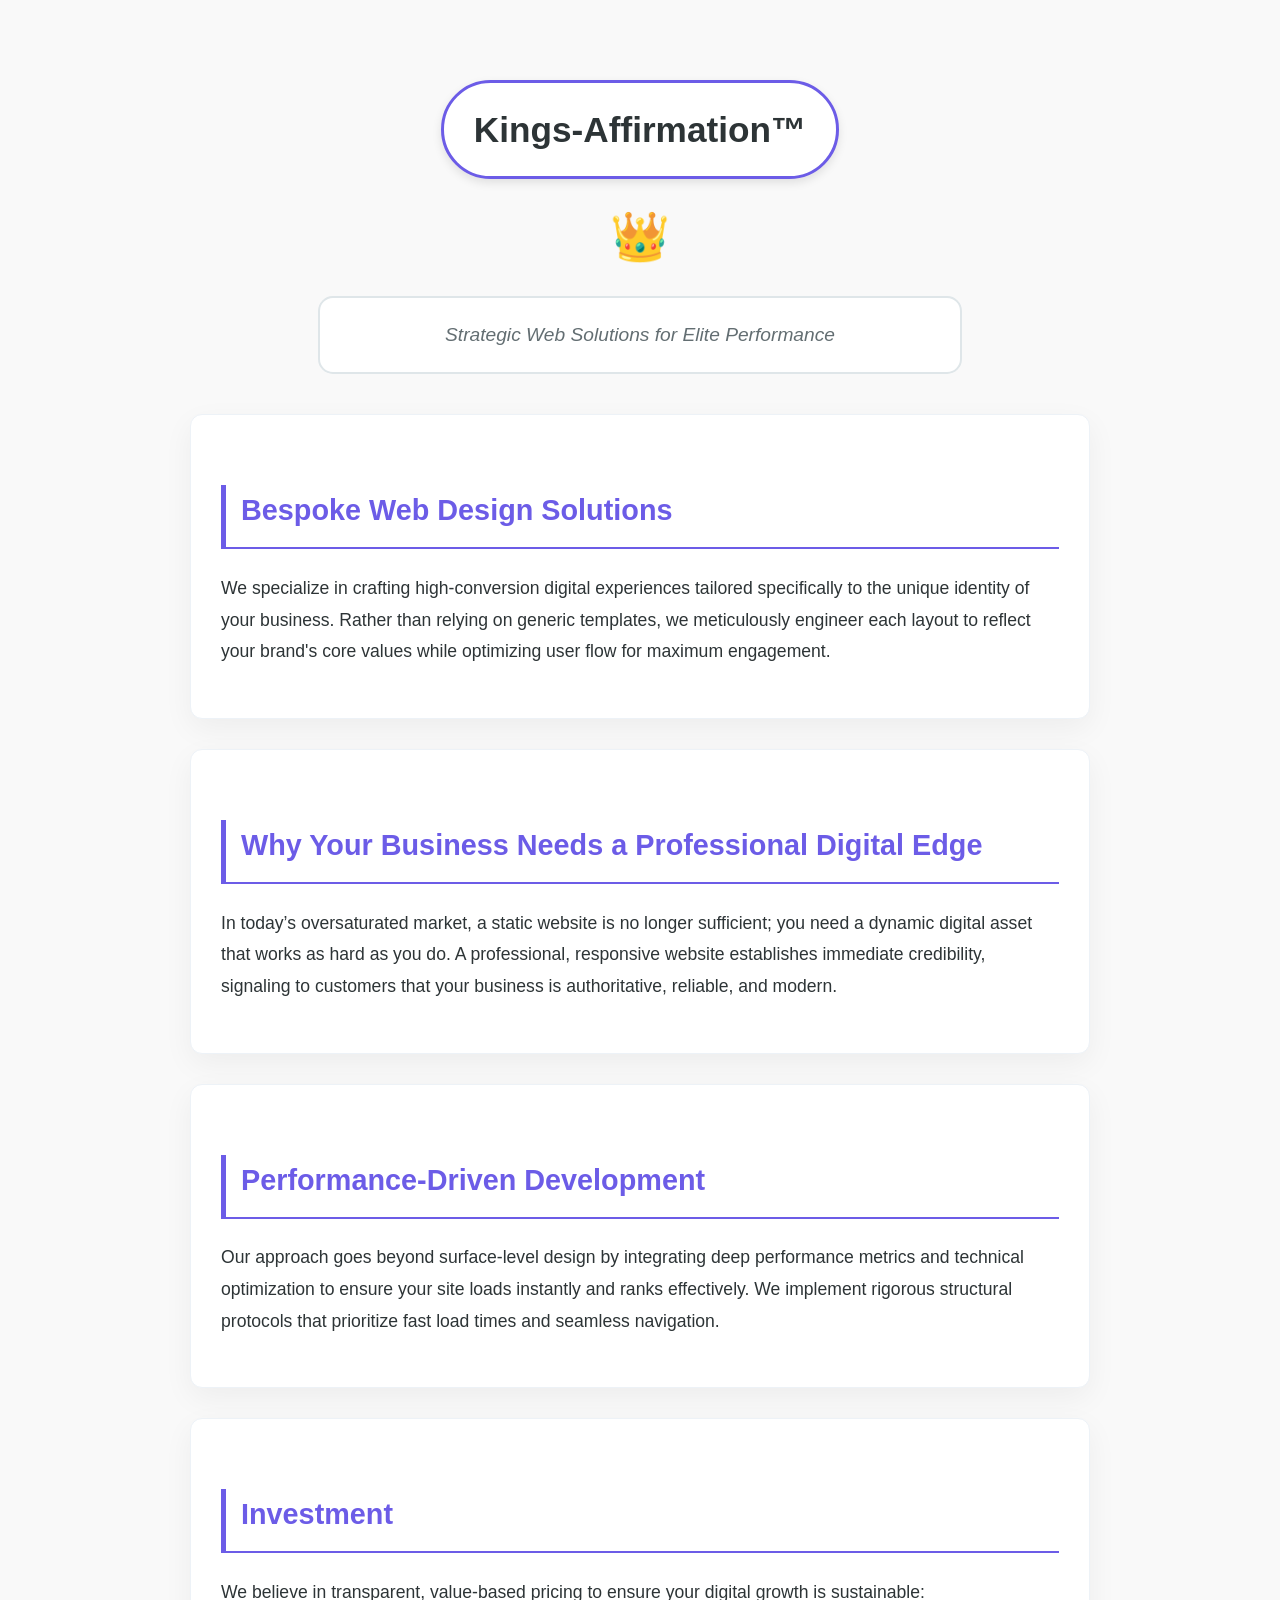
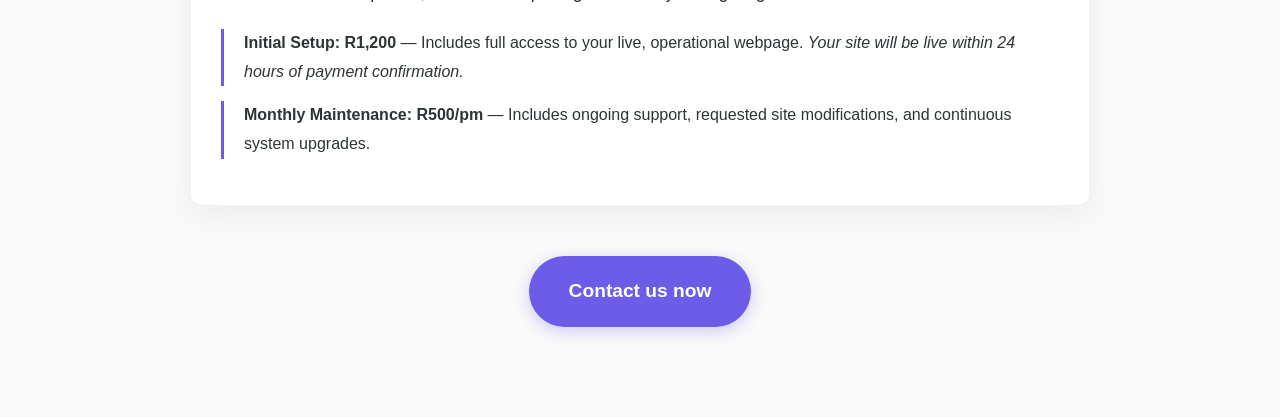
==== index.html @ 21637555 "Create index.html" ====
<!DOCTYPE html>
<html lang="en">
<head>
    <meta charset="UTF-8">
    <meta name="viewport" content="width=device-width, initial-scale=1.0">
    <title>Kings-Affirmation™ | Digital Excellence</title>
    <link rel="stylesheet" href="style.css">
</head>
<body>

    <header class="main-header">
        <div class="brand-bubble">
            <h1>Kings-Affirmation™</h1>
        </div>
        <div class="crown-icon">👑</div>
        <div class="tagline-box">
            <p class="tagline">Strategic Web Solutions for Elite Performance</p>
        </div>
    </header>

    <main class="content-wrapper">
        <section class="service-card">
            <h2>Bespoke Web Design Solutions</h2>
            <p>We specialize in crafting high-conversion digital experiences tailored specifically to the unique identity of your business. Rather than relying on generic templates, we meticulously engineer each layout to reflect your brand's core values while optimizing user flow for maximum engagement.</p>
        </section>

        <section class="service-card">
            <h2>Why Your Business Needs a Professional Digital Edge</h2>
            <p>In today’s oversaturated market, a static website is no longer sufficient; you need a dynamic digital asset that works as hard as you do. A professional, responsive website establishes immediate credibility, signaling to customers that your business is authoritative, reliable, and modern.</p>
        </section>

        <section class="service-card">
            <h2>Performance-Driven Development</h2>
            <p>Our approach goes beyond surface-level design by integrating deep performance metrics and technical optimization to ensure your site loads instantly and ranks effectively. We implement rigorous structural protocols that prioritize fast load times and seamless navigation.</p>
        </section>

        <section class="service-card pricing-section">
            <h2>Investment</h2>
            <p>We believe in transparent, value-based pricing to ensure your digital growth is sustainable:</p>
            <ul>
                <li><strong>Initial Setup: R1,200</strong> — Includes full access to your live, operational webpage. <em>Your site will be live within 24 hours of payment confirmation.</em></li>
                <li><strong>Monthly Maintenance: R500/pm</strong> — Includes ongoing support, requested site modifications, and continuous system upgrades.</li>
            </ul>
        </section>
    </main>

    <div class="cta-container">
        <a href="https://wa.me/27672816583?text=Hello%20Israfeel%2C%20I%20am%20interested%20in%20your%20bespoke%20web%20design%20services%20and%20would%20like%20to%20get%20started%20with%20the%20Kings-Affirmation%E2%84%A2%20initial%20setup.%20Please%20let%20me%20know%20the%20next%20steps." class="cta-button">Contact us now</a>
    </div>

</body>
</html>
---- style.css ----
/* Reset and global typography */
body { 
    font-family: 'Segoe UI', Tahoma, Geneva, Verdana, sans-serif; 
    line-height: 1.8; 
    max-width: 900px; 
    margin: 0 auto; 
    padding: 40px 20px; 
    color: #2d3436; 
    background-color: #f9f9f9;
}

/* Header and Brand Bubble */
.main-header {
    text-align: center;
    margin: 40px 0;
}

.brand-bubble {
    background: #ffffff;
    padding: 15px 30px;
    border-radius: 50px;
    display: inline-block;
    border: 3px solid #6c5ce7;
    box-shadow: 0 4px 10px rgba(0,0,0,0.1);
}

.main-header h1 {
    font-size: 2.2rem;
    color: #2d3436;
    margin: 0;
}

.crown-icon { 
    font-size: 3rem; 
    margin: 15px 0; 
}

.tagline-box {
    border: 2px solid #dfe6e9;
    padding: 20px;
    border-radius: 15px;
    background: #ffffff;
    max-width: 600px;
    margin: 0 auto;
}

.tagline {
    font-size: 1.2rem;
    color: #636e72;
    font-style: italic;
    margin: 0;
}

/* Violet Color Scheme and Underline for Headings */
h2 {
    color: #6c5ce7;
    border-left: 5px solid #6c5ce7; 
    border-bottom: 2px solid #6c5ce7;
    padding-bottom: 10px;
    padding-left: 15px;
    margin-top: 40px;
    font-size: 1.8rem;
}

p { 
    margin-bottom: 20px; 
    font-size: 1.1rem; 
}

/* Layout Cards */
.content-wrapper {
    display: flex;
    flex-direction: column;
    gap: 30px;
    margin-top: 30px;
}

.service-card {
    background: #ffffff;
    padding: 30px;
    border-radius: 12px;
    box-shadow: 0 10px 30px rgba(0,0,0,0.05);
    border: 1px solid #edf2f7;
}

/* Pricing List Styling */
.pricing-section ul {
    list-style: none;
    padding: 0;
}
.pricing-section li {
    margin-bottom: 15px;
    padding-left: 20px;
    border-left: 3px solid #6c5ce7;
}

/* High-conversion button styling */
.cta-container { 
    text-align: center; 
    margin: 50px 0; 
}

.cta-button { 
    display: inline-block; 
    padding: 18px 40px; 
    background-color: #6c5ce7; 
    color: #ffffff; 
    text-decoration: none; 
    font-weight: 700; 
    font-size: 1.2rem;
    border-radius: 50px; 
    transition: transform 0.2s, background-color 0.2s;
    box-shadow: 0 4px 15px rgba(108, 92, 231, 0.3);
}

.cta-button:hover { 
    background-color: #5849c2; 
    transform: translateY(-3px);
}
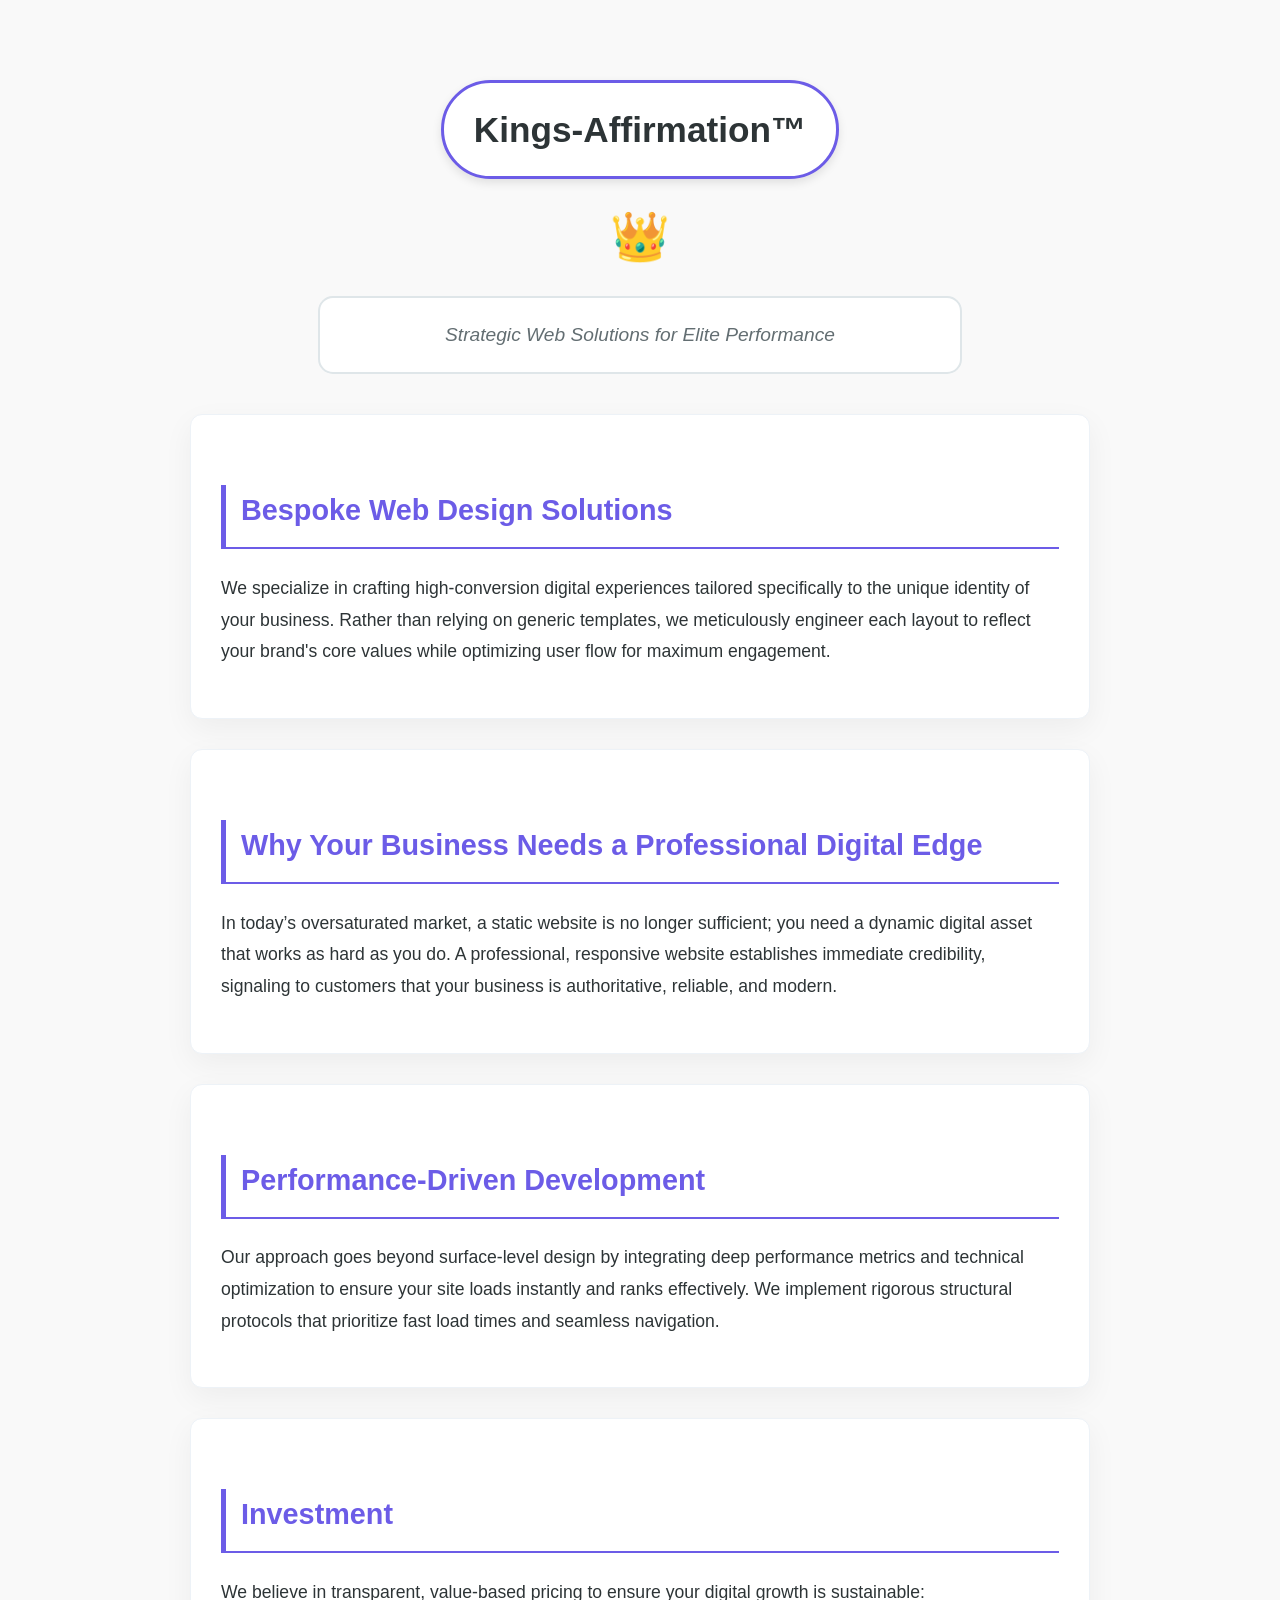
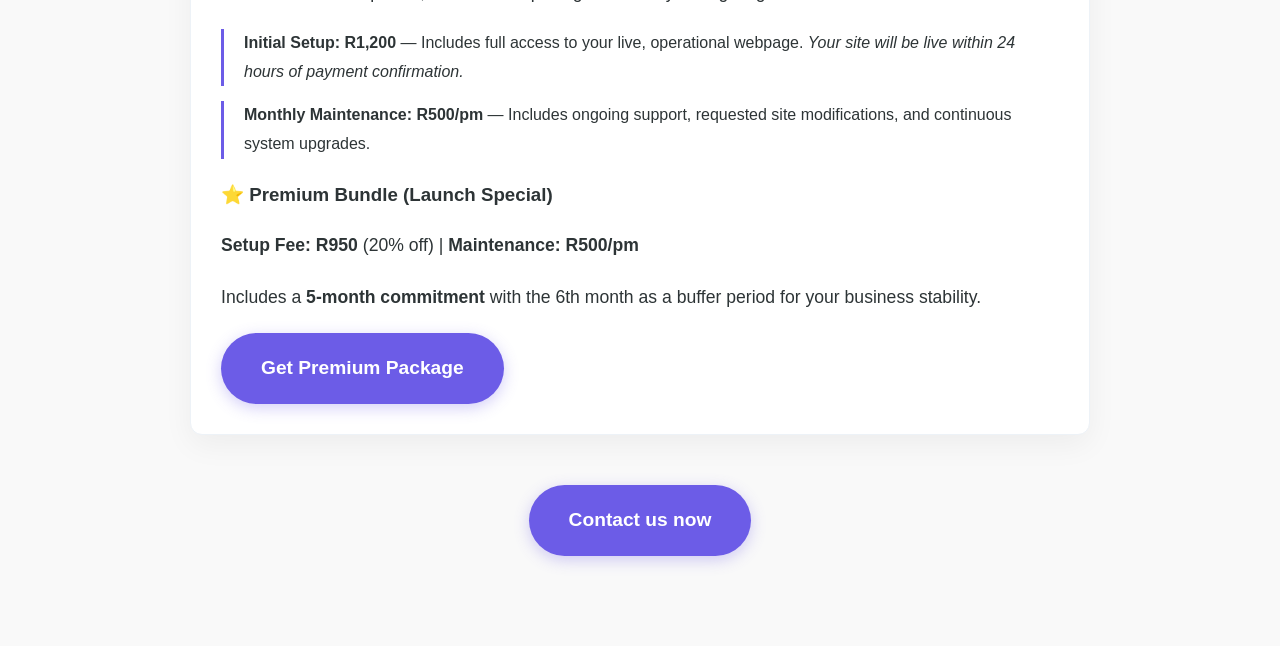
==== commit e49445cb: "Create index.html" ====
--- a/index.html
+++ b/index.html
@@ -41,6 +41,13 @@
                 <li><strong>Initial Setup: R1,200</strong> — Includes full access to your live, operational webpage. <em>Your site will be live within 24 hours of payment confirmation.</em></li>
                 <li><strong>Monthly Maintenance: R500/pm</strong> — Includes ongoing support, requested site modifications, and continuous system upgrades.</li>
             </ul>
+
+            <div class="premium-bundle">
+                <h3>⭐ Premium Bundle (Launch Special)</h3>
+                <p><strong>Setup Fee: R950</strong> (20% off) | <strong>Maintenance: R500/pm</strong></p>
+                <p>Includes a <strong>5-month commitment</strong> with the 6th month as a buffer period for your business stability.</p>
+                <a href="https://wa.me/27672816583?text=Hello%20Israfeel%2C%20I%20am%20interested%20in%20your%20bespoke%20web%20design%20services%20and%20would%20like%20to%20get%20started%20with%20the%20Kings-Affirmation%E2%84%A2%20Premium%20Package.%20Please%20let%20me%20know%20the%20next%20steps." class="cta-button premium-cta">Get Premium Package</a>
+            </div>
         </section>
     </main>
 
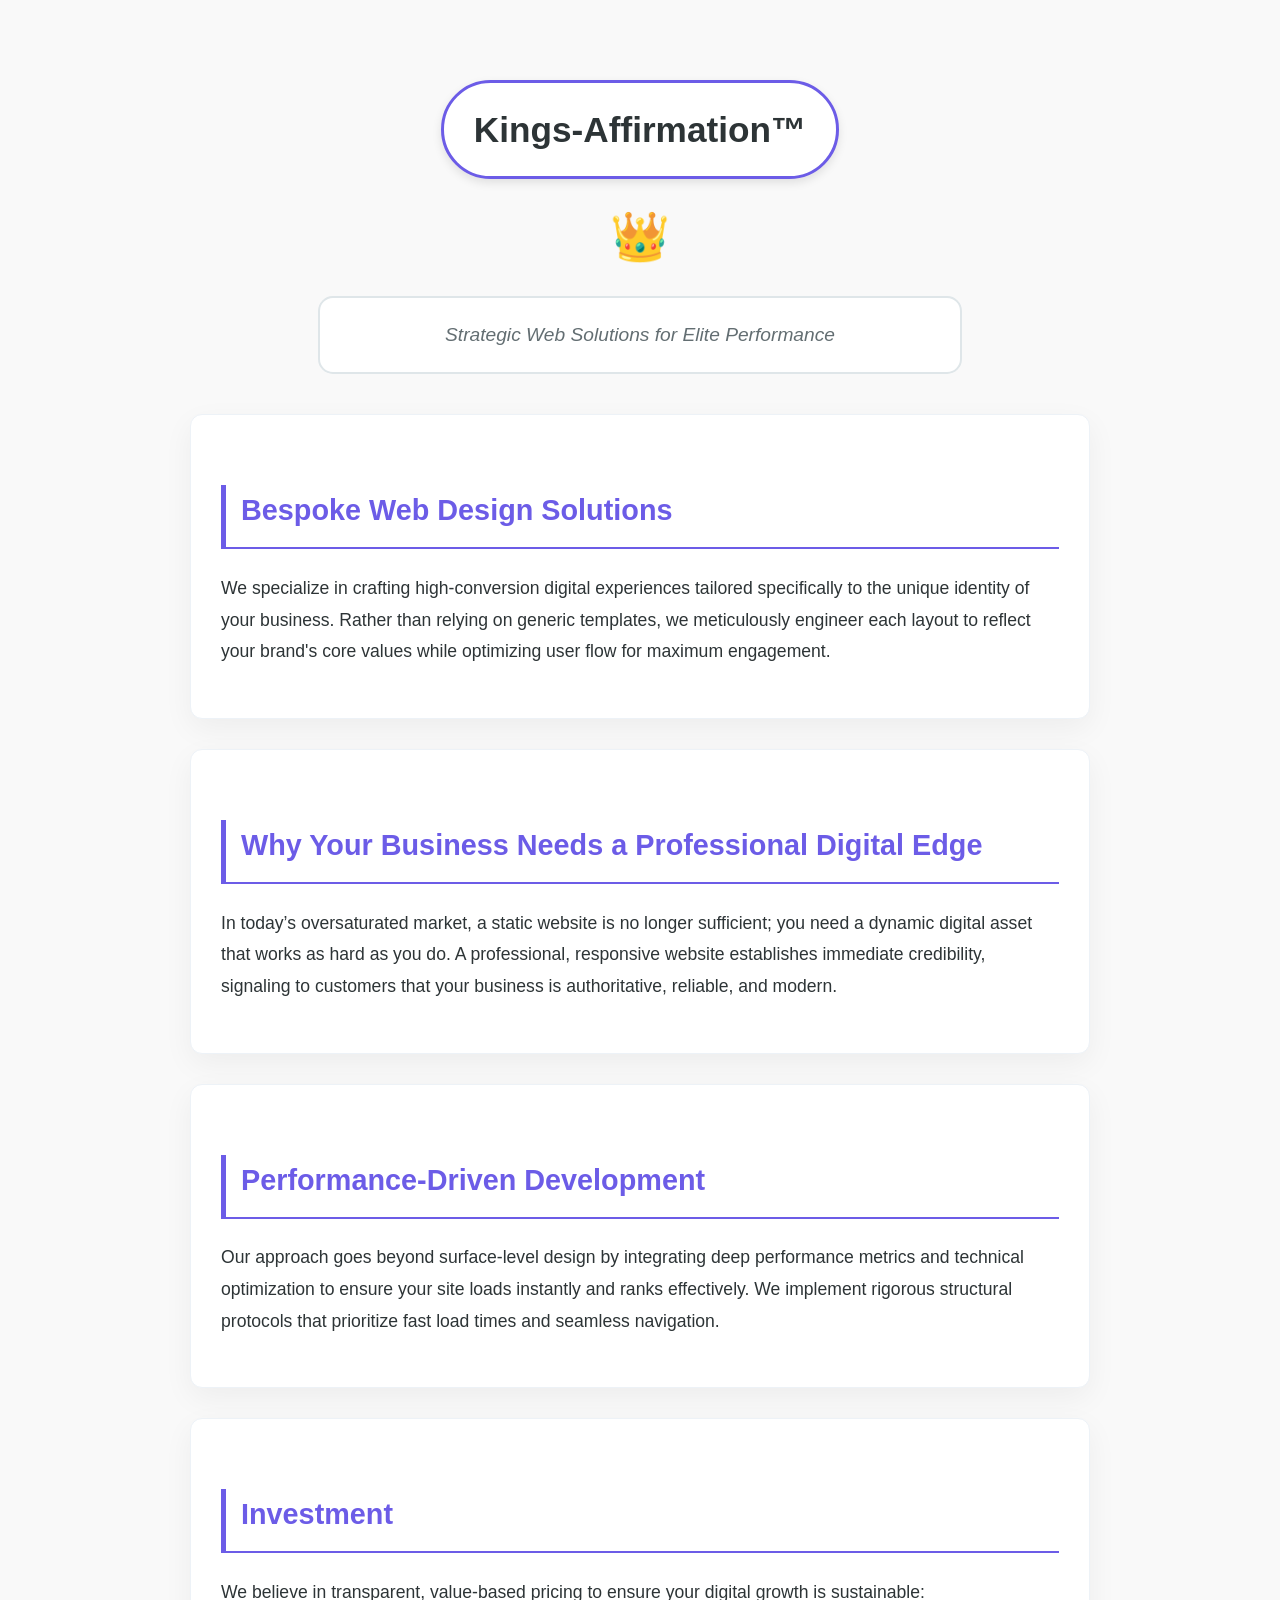
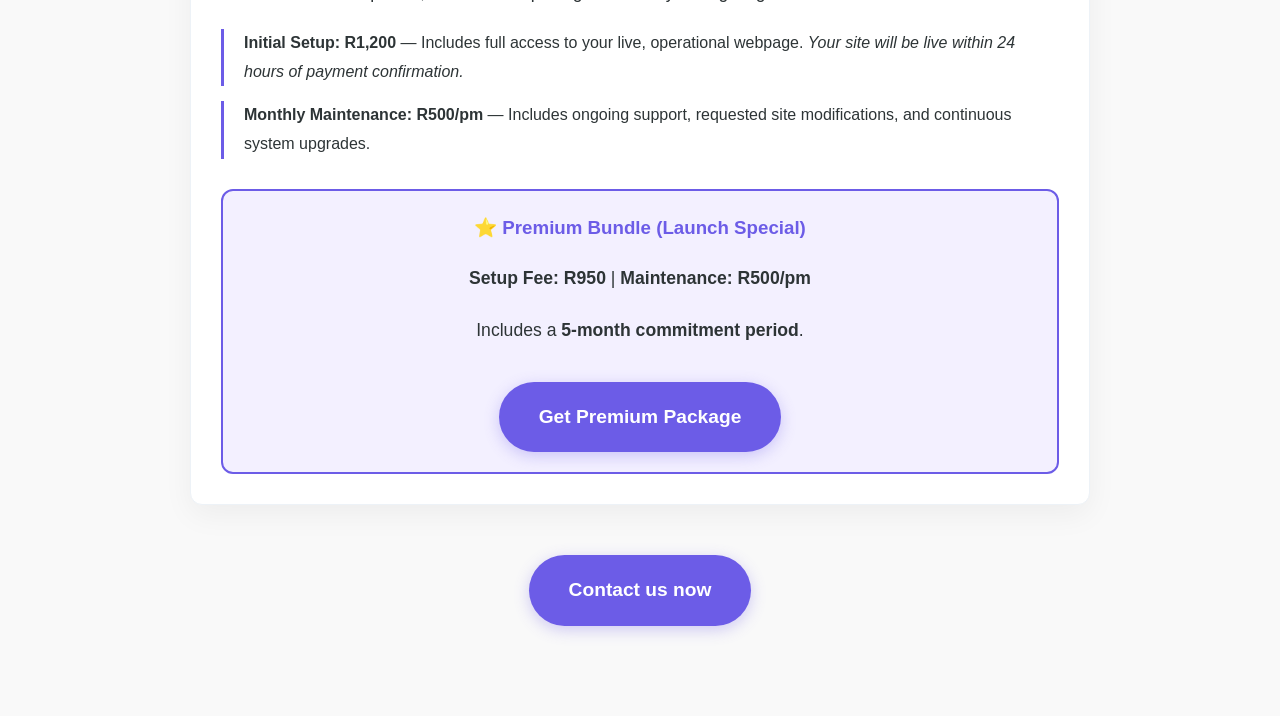
==== commit 2fff9048: "Create index.html" ====
--- a/index.html
+++ b/index.html
@@ -44,8 +44,8 @@
 
             <div class="premium-bundle">
                 <h3>⭐ Premium Bundle (Launch Special)</h3>
-                <p><strong>Setup Fee: R950</strong> (20% off) | <strong>Maintenance: R500/pm</strong></p>
-                <p>Includes a <strong>5-month commitment</strong> with the 6th month as a buffer period for your business stability.</p>
+                <p><strong>Setup Fee: R950</strong> | <strong>Maintenance: R500/pm</strong></p>
+                <p>Includes a <strong>5-month commitment period</strong>.</p>
                 <a href="https://wa.me/27672816583?text=Hello%20Israfeel%2C%20I%20am%20interested%20in%20your%20bespoke%20web%20design%20services%20and%20would%20like%20to%20get%20started%20with%20the%20Kings-Affirmation%E2%84%A2%20Premium%20Package.%20Please%20let%20me%20know%20the%20next%20steps." class="cta-button premium-cta">Get Premium Package</a>
             </div>
         </section>
--- a/style.css
+++ b/style.css
@@ -94,6 +94,31 @@
     border-left: 3px solid #6c5ce7;
 }
 
+/* Premium Bundle Styling */
+.premium-bundle {
+    margin-top: 30px;
+    padding: 20px;
+    background: #f3f0ff;
+    border: 2px solid #6c5ce7;
+    border-radius: 12px;
+    text-align: center;
+}
+
+.premium-bundle h3 {
+    color: #6c5ce7;
+    margin-top: 0;
+}
+
+.premium-cta {
+    background-color: #6c5ce7;
+    margin-top: 15px;
+    display: inline-block;
+}
+
+.premium-cta:hover {
+    background-color: #5849c2;
+}
+
 /* High-conversion button styling */
 .cta-container { 
     text-align: center; 
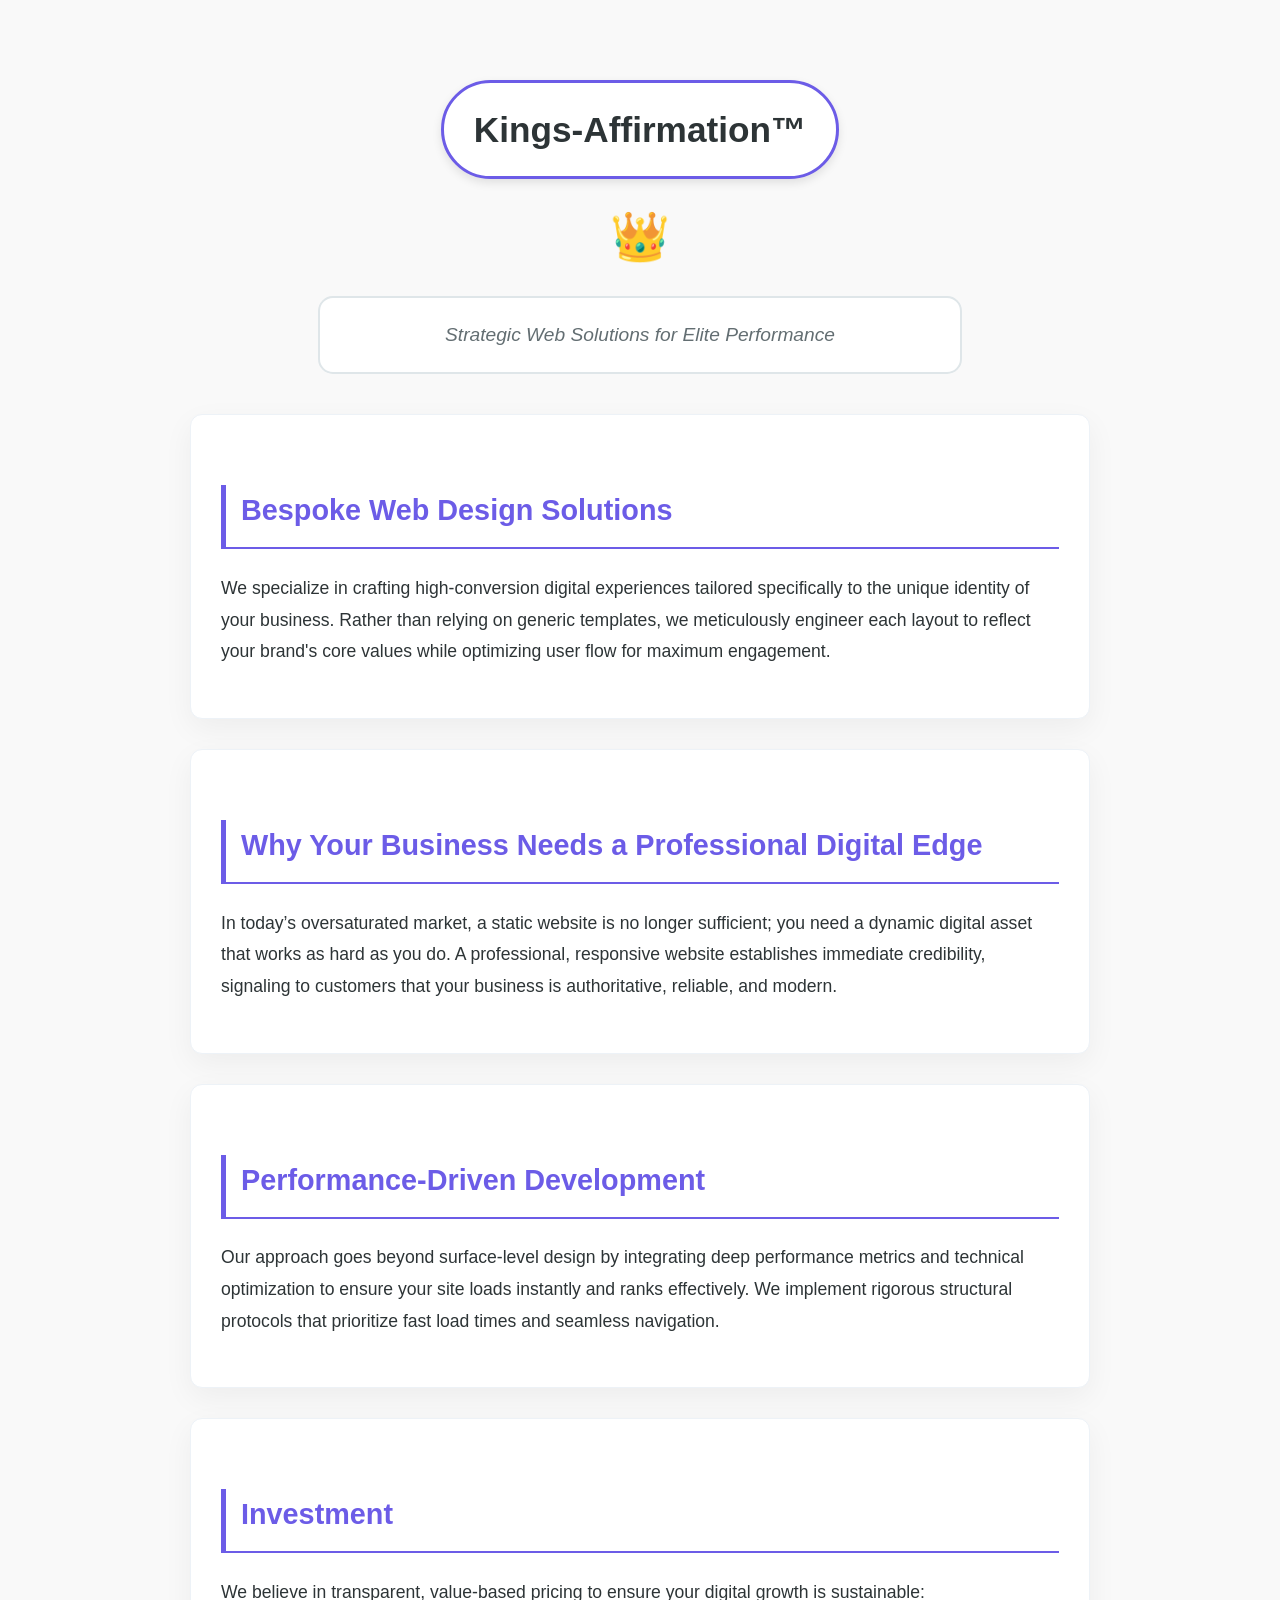
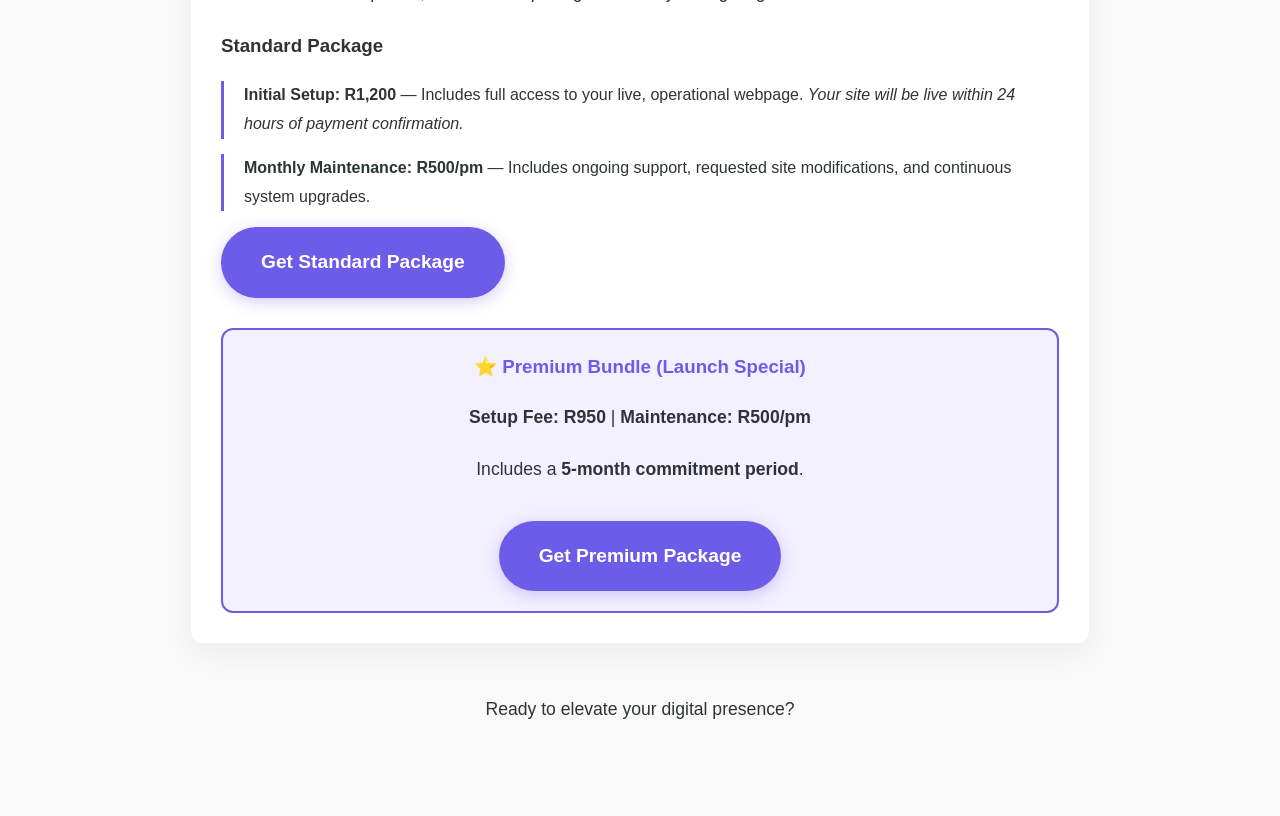
==== commit fd5b98dd: "Create index.html" ====
--- a/index.html
+++ b/index.html
@@ -37,10 +37,15 @@
         <section class="service-card pricing-section">
             <h2>Investment</h2>
             <p>We believe in transparent, value-based pricing to ensure your digital growth is sustainable:</p>
-            <ul>
-                <li><strong>Initial Setup: R1,200</strong> — Includes full access to your live, operational webpage. <em>Your site will be live within 24 hours of payment confirmation.</em></li>
-                <li><strong>Monthly Maintenance: R500/pm</strong> — Includes ongoing support, requested site modifications, and continuous system upgrades.</li>
-            </ul>
+            
+            <div class="standard-package">
+                <h3>Standard Package</h3>
+                <ul>
+                    <li><strong>Initial Setup: R1,200</strong> — Includes full access to your live, operational webpage. <em>Your site will be live within 24 hours of payment confirmation.</em></li>
+                    <li><strong>Monthly Maintenance: R500/pm</strong> — Includes ongoing support, requested site modifications, and continuous system upgrades.</li>
+                </ul>
+                <a href="https://wa.me/27672816583?text=Hello%20Israfeel%2C%20I%20am%20interested%20in%20your%20bespoke%20web%20design%20services%20and%20would%20like%20to%20get%20started%20with%20the%20Kings-Affirmation%E2%84%A2%20Standard%20Package.%0APlease%20let%20me%20know%20the%20next%20steps." class="cta-button">Get Standard Package</a>
+            </div>
 
             <div class="premium-bundle">
                 <h3>⭐ Premium Bundle (Launch Special)</h3>
@@ -51,9 +56,9 @@
         </section>
     </main>
 
-    <div class="cta-container">
-        <a href="https://wa.me/27672816583?text=Hello%20Israfeel%2C%20I%20am%20interested%20in%20your%20bespoke%20web%20design%20services%20and%20would%20like%20to%20get%20started%20with%20the%20Kings-Affirmation%E2%84%A2%20initial%20setup.%20Please%20let%20me%20know%20the%20next%20steps." class="cta-button">Contact us now</a>
-    </div>
+    <footer class="cta-container">
+        <p>Ready to elevate your digital presence?</p>
+    </footer>
 
 </body>
 </html>
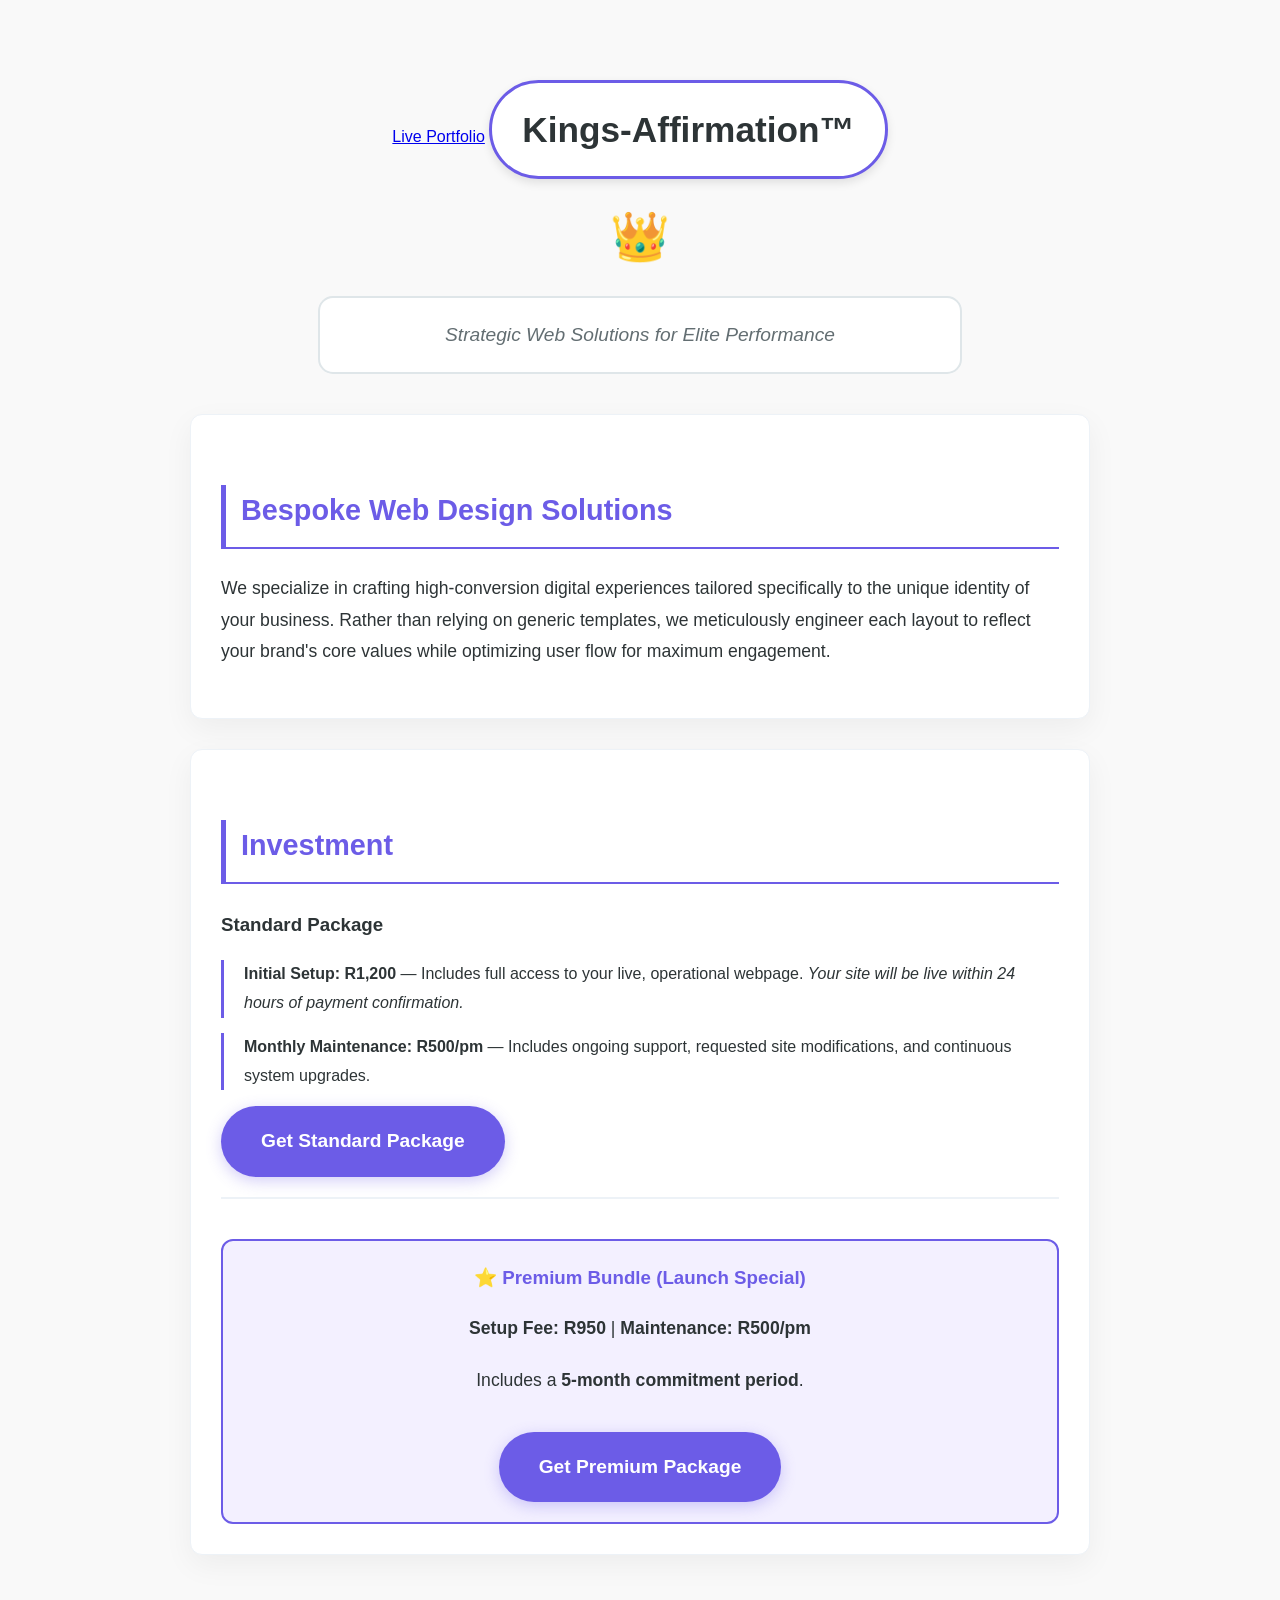
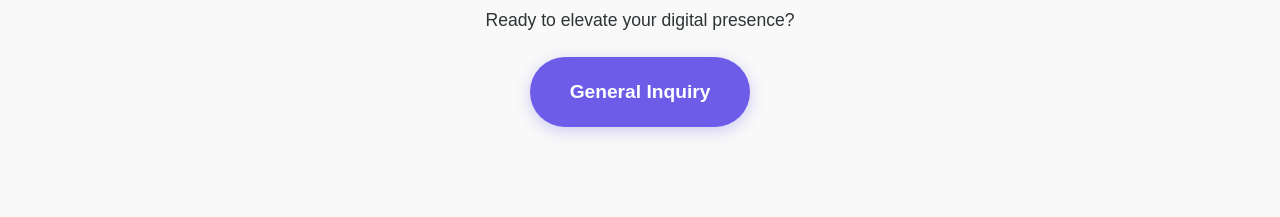
==== commit ab667f82: "Create index.html" ====
--- a/index.html
+++ b/index.html
@@ -9,6 +9,9 @@
 <body>
 
     <header class="main-header">
+        <!-- Live Portfolio Button -->
+        <a href="portfolio.html" class="portfolio-btn">Live Portfolio</a>
+        
         <div class="brand-bubble">
             <h1>Kings-Affirmation™</h1>
         </div>
@@ -19,25 +22,14 @@
     </header>
 
     <main class="content-wrapper">
+        <!-- (Service cards remain the same as your previous version) -->
         <section class="service-card">
             <h2>Bespoke Web Design Solutions</h2>
             <p>We specialize in crafting high-conversion digital experiences tailored specifically to the unique identity of your business. Rather than relying on generic templates, we meticulously engineer each layout to reflect your brand's core values while optimizing user flow for maximum engagement.</p>
         </section>
 
-        <section class="service-card">
-            <h2>Why Your Business Needs a Professional Digital Edge</h2>
-            <p>In today’s oversaturated market, a static website is no longer sufficient; you need a dynamic digital asset that works as hard as you do. A professional, responsive website establishes immediate credibility, signaling to customers that your business is authoritative, reliable, and modern.</p>
-        </section>
-
-        <section class="service-card">
-            <h2>Performance-Driven Development</h2>
-            <p>Our approach goes beyond surface-level design by integrating deep performance metrics and technical optimization to ensure your site loads instantly and ranks effectively. We implement rigorous structural protocols that prioritize fast load times and seamless navigation.</p>
-        </section>
-
         <section class="service-card pricing-section">
             <h2>Investment</h2>
-            <p>We believe in transparent, value-based pricing to ensure your digital growth is sustainable:</p>
-            
             <div class="standard-package">
                 <h3>Standard Package</h3>
                 <ul>
@@ -58,6 +50,8 @@
 
     <footer class="cta-container">
         <p>Ready to elevate your digital presence?</p>
+        <!-- General Inquiry Button -->
+        <a href="https://wa.me/27672816583?text=Hi%20Israfeel%2C%20I've%20got%20some%20questions%20regarding%20Kings-Affirmation%E2%84%A2%2C%20%28%20insert%20inquiry%20%29.%20Please%20get%20back%20to%20me%20as%20soon%20as%20you%20can." class="cta-button">General Inquiry</a>
     </footer>
 
 </body>
--- a/style.css
+++ b/style.css
@@ -142,3 +142,15 @@
     background-color: #5849c2; 
     transform: translateY(-3px);
 }
+/* Ensure the standard package section looks clean */
+.standard-package {
+    margin-bottom: 40px;
+    padding-bottom: 20px;
+    border-bottom: 2px solid #edf2f7;
+}
+
+.standard-package h3 {
+    color: #2d3436;
+}
+
+/* Maintain existing styles for .premium-bundle, .cta-button, etc. as previously provided */
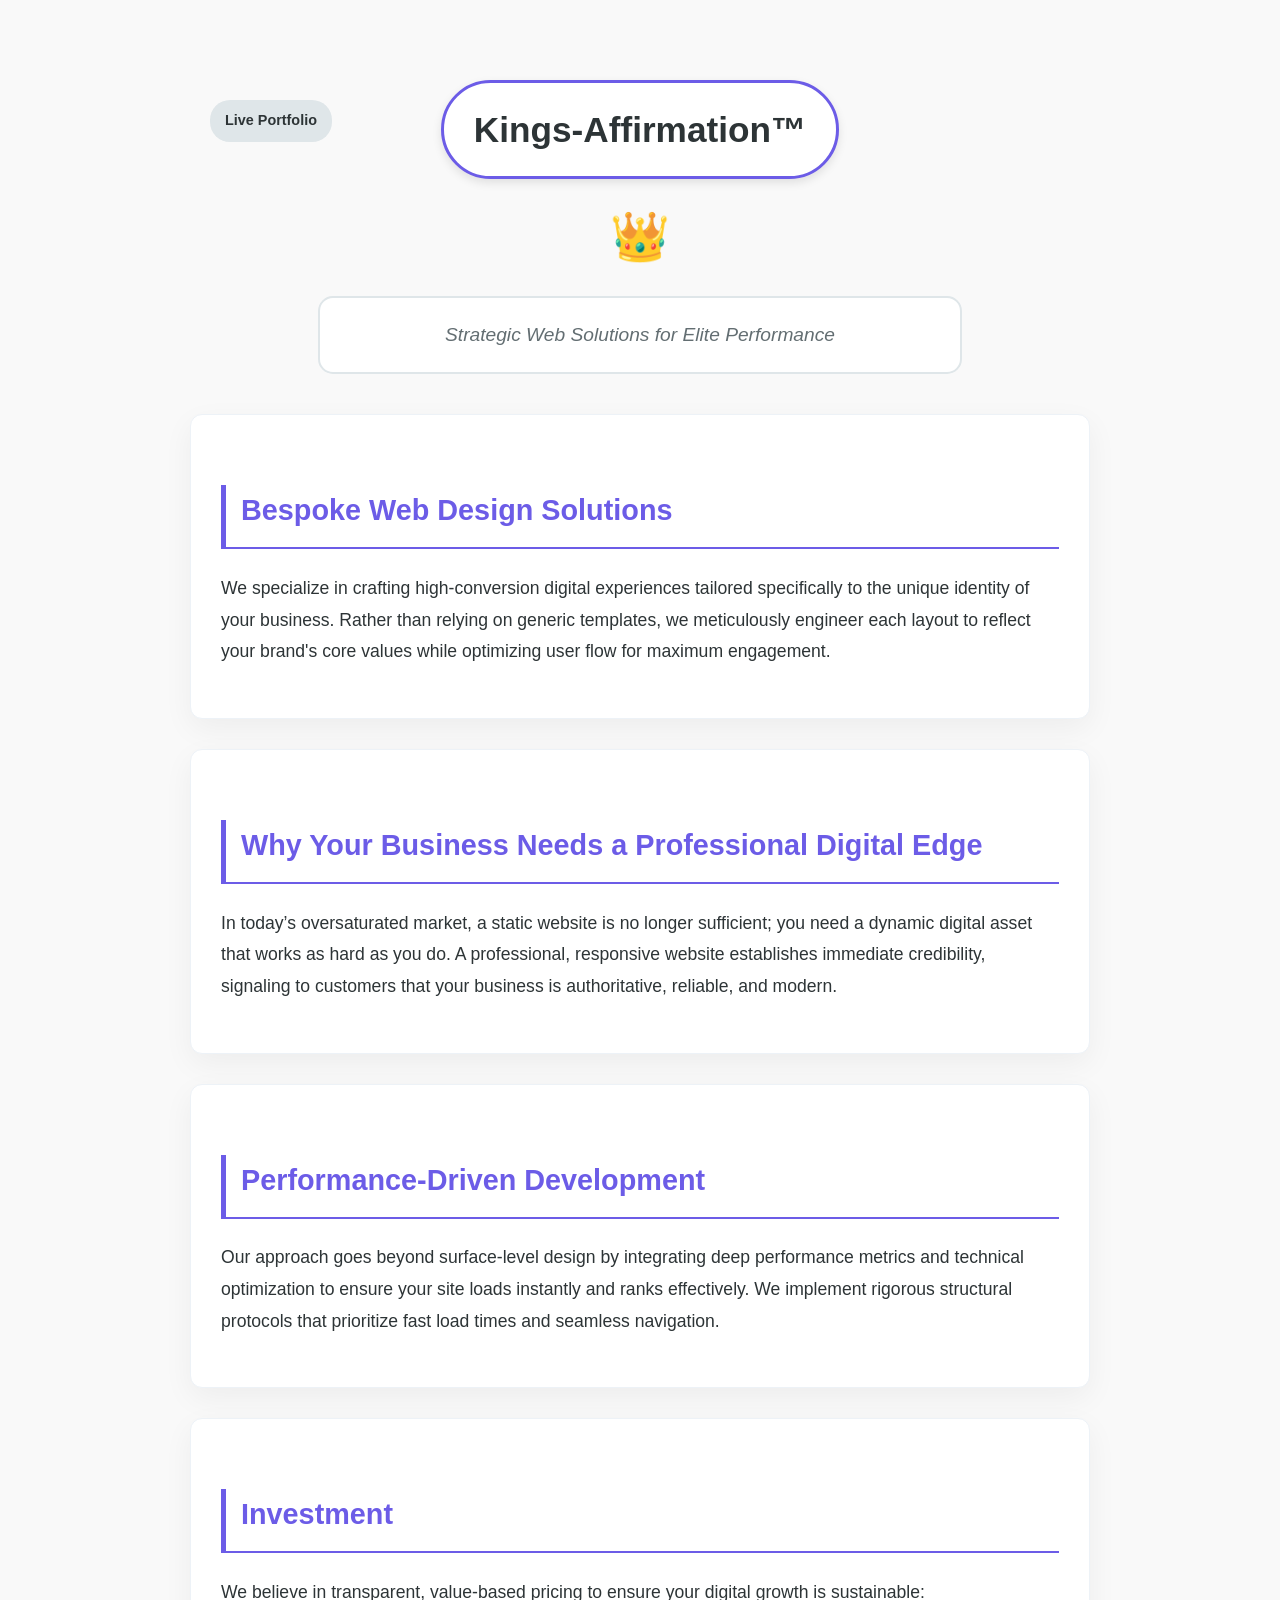
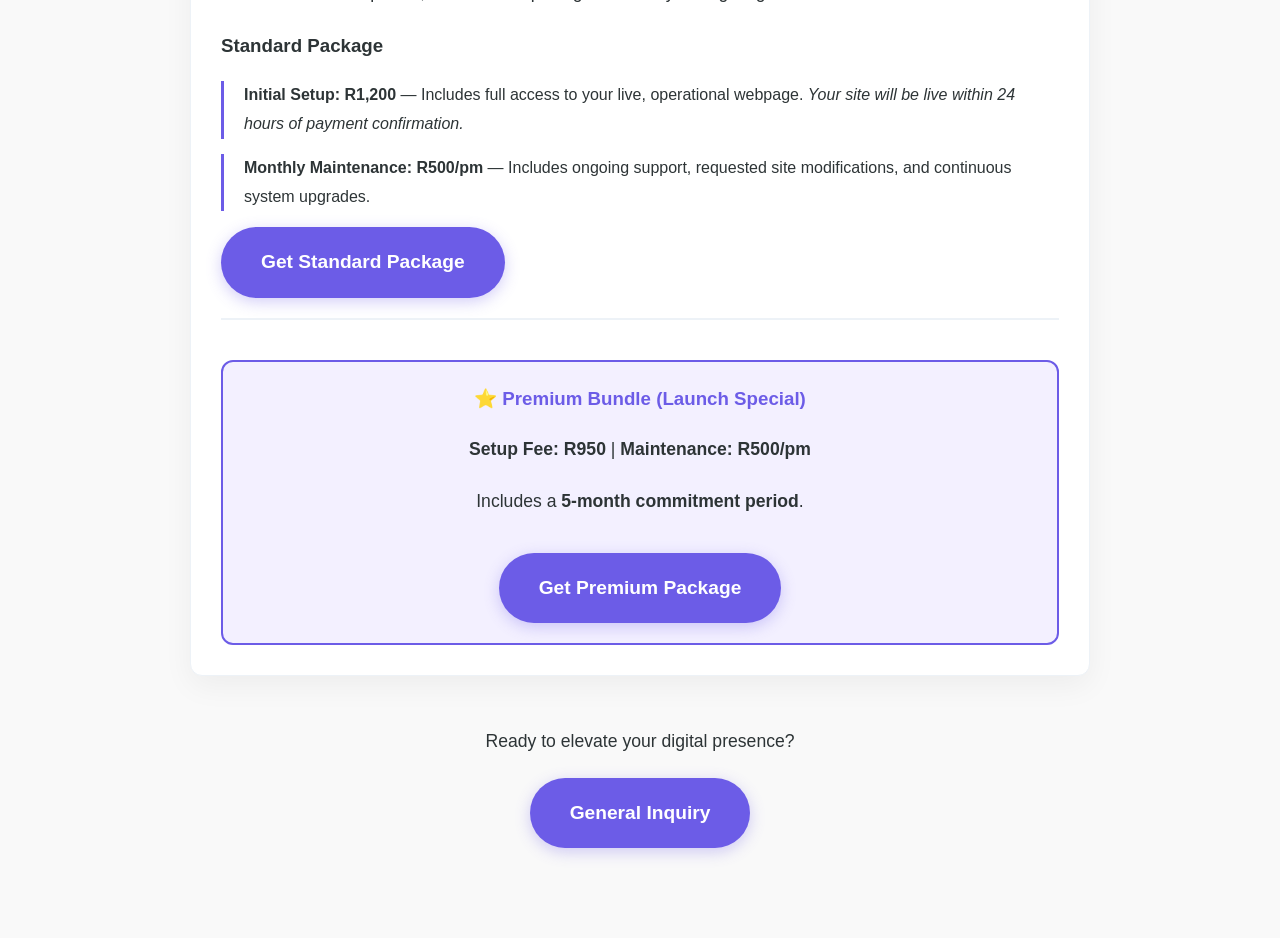
==== commit f09e2d58: "Create index.html" ====
--- a/index.html
+++ b/index.html
@@ -9,9 +9,7 @@
 <body>
 
     <header class="main-header">
-        <!-- Live Portfolio Button -->
         <a href="portfolio.html" class="portfolio-btn">Live Portfolio</a>
-        
         <div class="brand-bubble">
             <h1>Kings-Affirmation™</h1>
         </div>
@@ -22,14 +20,25 @@
     </header>
 
     <main class="content-wrapper">
-        <!-- (Service cards remain the same as your previous version) -->
         <section class="service-card">
             <h2>Bespoke Web Design Solutions</h2>
             <p>We specialize in crafting high-conversion digital experiences tailored specifically to the unique identity of your business. Rather than relying on generic templates, we meticulously engineer each layout to reflect your brand's core values while optimizing user flow for maximum engagement.</p>
         </section>
 
+        <section class="service-card">
+            <h2>Why Your Business Needs a Professional Digital Edge</h2>
+            <p>In today’s oversaturated market, a static website is no longer sufficient; you need a dynamic digital asset that works as hard as you do. A professional, responsive website establishes immediate credibility, signaling to customers that your business is authoritative, reliable, and modern.</p>
+        </section>
+
+        <section class="service-card">
+            <h2>Performance-Driven Development</h2>
+            <p>Our approach goes beyond surface-level design by integrating deep performance metrics and technical optimization to ensure your site loads instantly and ranks effectively. We implement rigorous structural protocols that prioritize fast load times and seamless navigation.</p>
+        </section>
+
         <section class="service-card pricing-section">
             <h2>Investment</h2>
+            <p>We believe in transparent, value-based pricing to ensure your digital growth is sustainable:</p>
+            
             <div class="standard-package">
                 <h3>Standard Package</h3>
                 <ul>
@@ -50,7 +59,6 @@
 
     <footer class="cta-container">
         <p>Ready to elevate your digital presence?</p>
-        <!-- General Inquiry Button -->
         <a href="https://wa.me/27672816583?text=Hi%20Israfeel%2C%20I've%20got%20some%20questions%20regarding%20Kings-Affirmation%E2%84%A2%2C%20%28%20insert%20inquiry%20%29.%20Please%20get%20back%20to%20me%20as%20soon%20as%20you%20can." class="cta-button">General Inquiry</a>
     </footer>
 
--- a/style.css
+++ b/style.css
@@ -13,6 +13,7 @@
 .main-header {
     text-align: center;
     margin: 40px 0;
+    position: relative; /* Enabled for absolute positioning of the portfolio link */
 }
 
 .brand-bubble {
@@ -49,6 +50,25 @@
     color: #636e72;
     font-style: italic;
     margin: 0;
+}
+
+/* Portfolio Button - Top Left */
+.portfolio-btn {
+    position: absolute;
+    top: 20px;
+    left: 20px;
+    background: #dfe6e9;
+    color: #2d3436;
+    padding: 8px 15px;
+    border-radius: 20px;
+    text-decoration: none;
+    font-size: 0.9rem;
+    font-weight: 600;
+    transition: background-color 0.2s;
+}
+
+.portfolio-btn:hover {
+    background: #b2bec3;
 }
 
 /* Violet Color Scheme and Underline for Headings */
@@ -92,6 +112,18 @@
     margin-bottom: 15px;
     padding-left: 20px;
     border-left: 3px solid #6c5ce7;
+}
+
+/* Ensure the standard package section looks clean */
+.standard-package {
+    margin-bottom: 40px;
+    padding-bottom: 20px;
+    border-bottom: 2px solid #edf2f7;
+}
+
+.standard-package h3 {
+    color: #2d3436;
+    margin-top: 0;
 }
 
 /* Premium Bundle Styling */
@@ -142,15 +174,3 @@
     background-color: #5849c2; 
     transform: translateY(-3px);
 }
-/* Ensure the standard package section looks clean */
-.standard-package {
-    margin-bottom: 40px;
-    padding-bottom: 20px;
-    border-bottom: 2px solid #edf2f7;
-}
-
-.standard-package h3 {
-    color: #2d3436;
-}
-
-/* Maintain existing styles for .premium-bundle, .cta-button, etc. as previously provided */
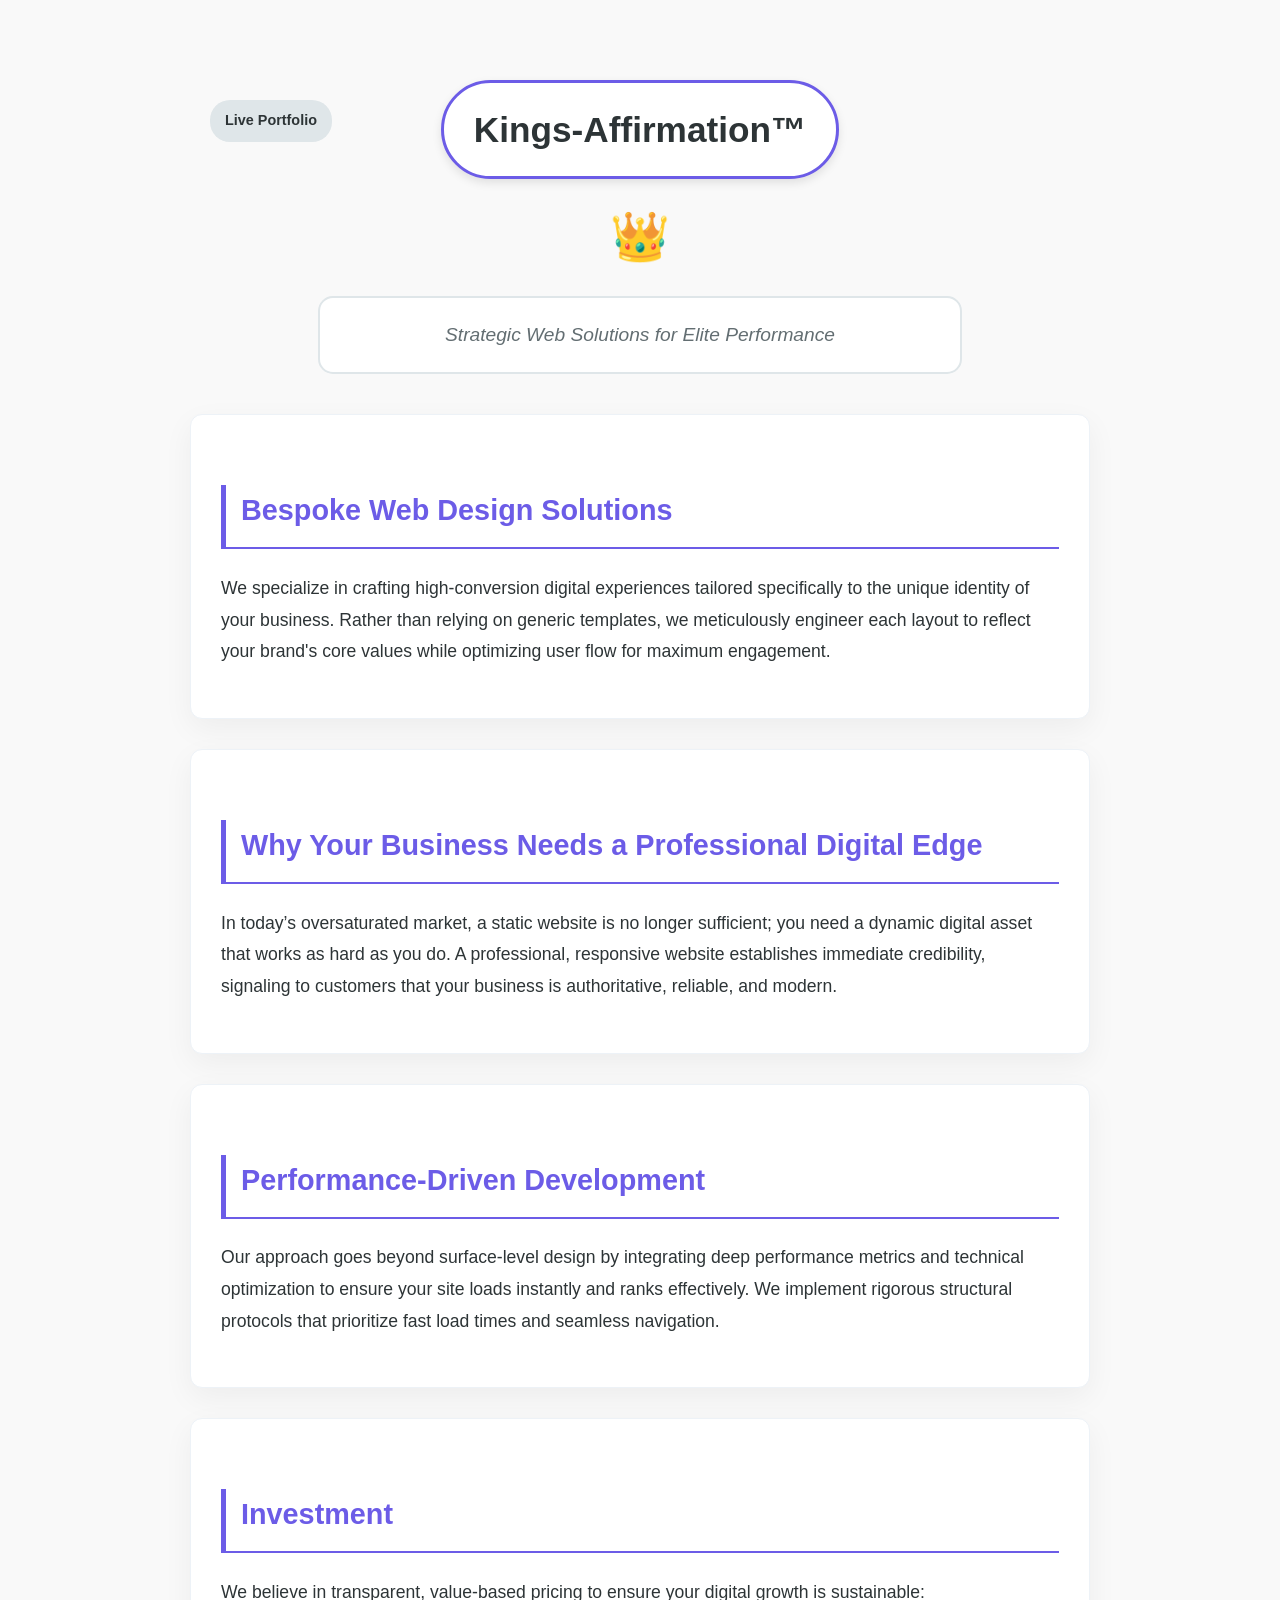
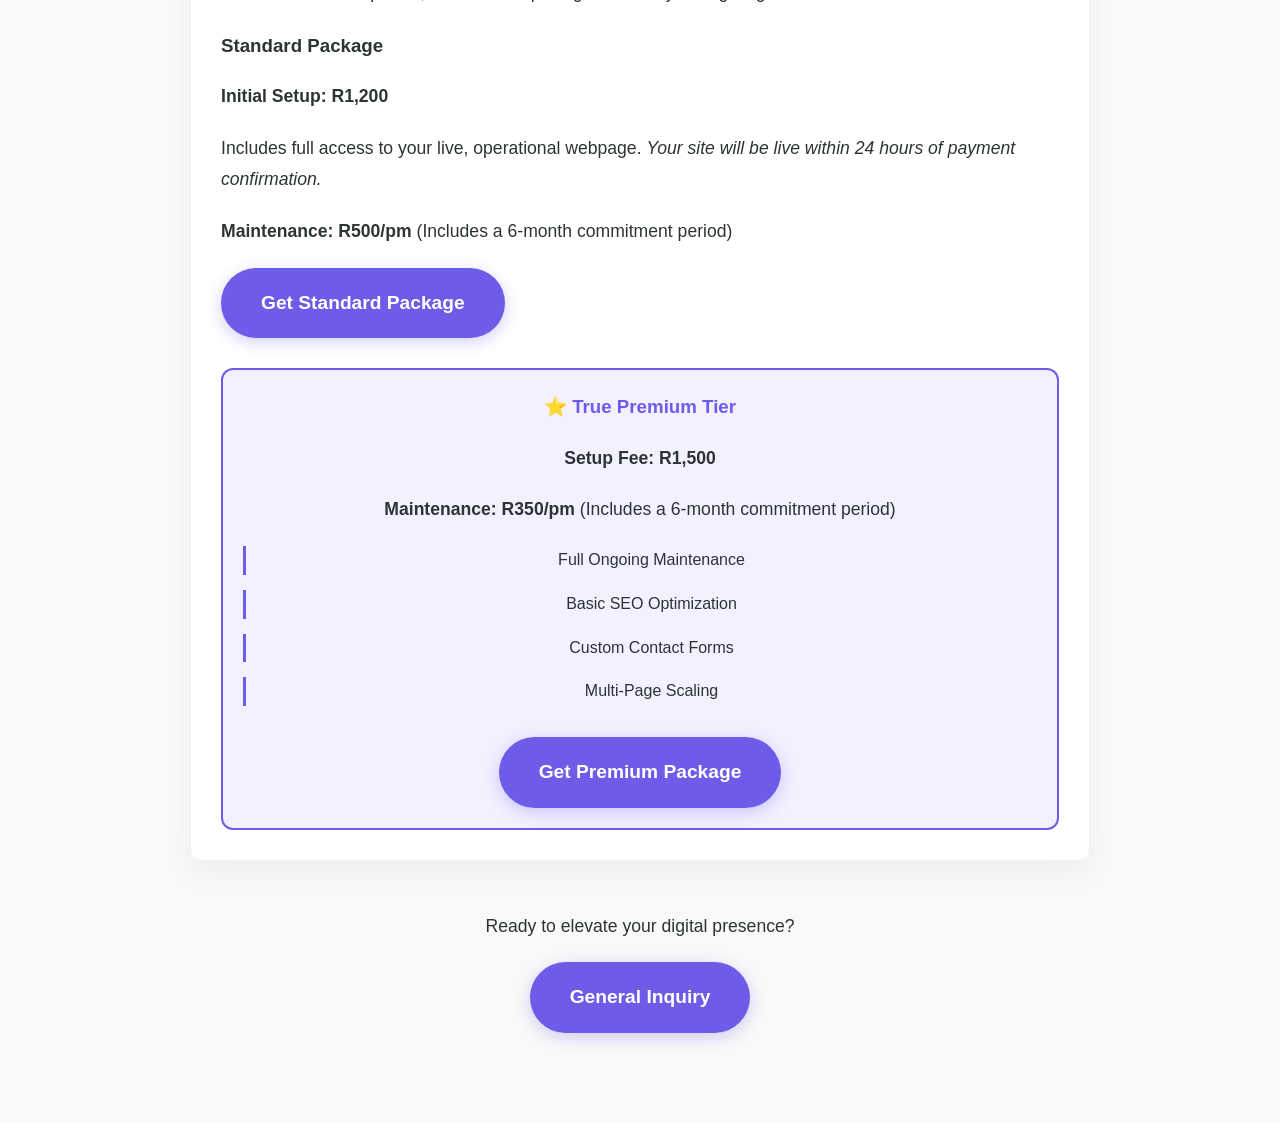
==== commit 73beebab: "Create index.html" ====
--- a/index.html
+++ b/index.html
@@ -39,19 +39,24 @@
             <h2>Investment</h2>
             <p>We believe in transparent, value-based pricing to ensure your digital growth is sustainable:</p>
             
-            <div class="standard-package">
+            <div class="standard-package-card">
                 <h3>Standard Package</h3>
-                <ul>
-                    <li><strong>Initial Setup: R1,200</strong> — Includes full access to your live, operational webpage. <em>Your site will be live within 24 hours of payment confirmation.</em></li>
-                    <li><strong>Monthly Maintenance: R500/pm</strong> — Includes ongoing support, requested site modifications, and continuous system upgrades.</li>
-                </ul>
+                <p><strong>Initial Setup: R1,200</strong></p>
+                <p>Includes full access to your live, operational webpage. <em>Your site will be live within 24 hours of payment confirmation.</em></p>
+                <p><strong>Maintenance: R500/pm</strong> (Includes a 6-month commitment period)</p>
                 <a href="https://wa.me/27672816583?text=Hello%20Israfeel%2C%20I%20am%20interested%20in%20your%20bespoke%20web%20design%20services%20and%20would%20like%20to%20get%20started%20with%20the%20Kings-Affirmation%E2%84%A2%20Standard%20Package.%0APlease%20let%20me%20know%20the%20next%20steps." class="cta-button">Get Standard Package</a>
             </div>
 
             <div class="premium-bundle">
-                <h3>⭐ Premium Bundle (Launch Special)</h3>
-                <p><strong>Setup Fee: R950</strong> | <strong>Maintenance: R500/pm</strong></p>
-                <p>Includes a <strong>5-month commitment period</strong>.</p>
+                <h3>⭐ True Premium Tier</h3>
+                <p><strong>Setup Fee: R1,500</strong></p>
+                <p><strong>Maintenance: R350/pm</strong> (Includes a 6-month commitment period)</p>
+                <ul class="premium-features">
+                    <li>Full Ongoing Maintenance</li>
+                    <li>Basic SEO Optimization</li>
+                    <li>Custom Contact Forms</li>
+                    <li>Multi-Page Scaling</li>
+                </ul>
                 <a href="https://wa.me/27672816583?text=Hello%20Israfeel%2C%20I%20am%20interested%20in%20your%20bespoke%20web%20design%20services%20and%20would%20like%20to%20get%20started%20with%20the%20Kings-Affirmation%E2%84%A2%20Premium%20Package.%20Please%20let%20me%20know%20the%20next%20steps." class="cta-button premium-cta">Get Premium Package</a>
             </div>
         </section>
@@ -59,7 +64,7 @@
 
     <footer class="cta-container">
         <p>Ready to elevate your digital presence?</p>
-        <a href="https://wa.me/27672816583?text=Hi%20Israfeel%2C%20I've%20got%20some%20questions%20regarding%20Kings-Affirmation%E2%84%A2%2C%20%28%20insert%20inquiry%20%29.%20Please%20get%20back%20to%20me%20as%20soon%20as%20you%20can." class="cta-button">General Inquiry</a>
+        <a href="https://wa.me/27672816583?text=Hi%20Israfeel%2C%20I%20ve%20got%20some%20questions%20regarding%20Kings-Affirmation%E2%84%A2%2C%20%28%20insert%20inquiry%20%29.%20Please%20get%20back%20to%20me%20as%20soon%20as%20you%20can." class="cta-button">General Inquiry</a>
     </footer>
 
 </body>
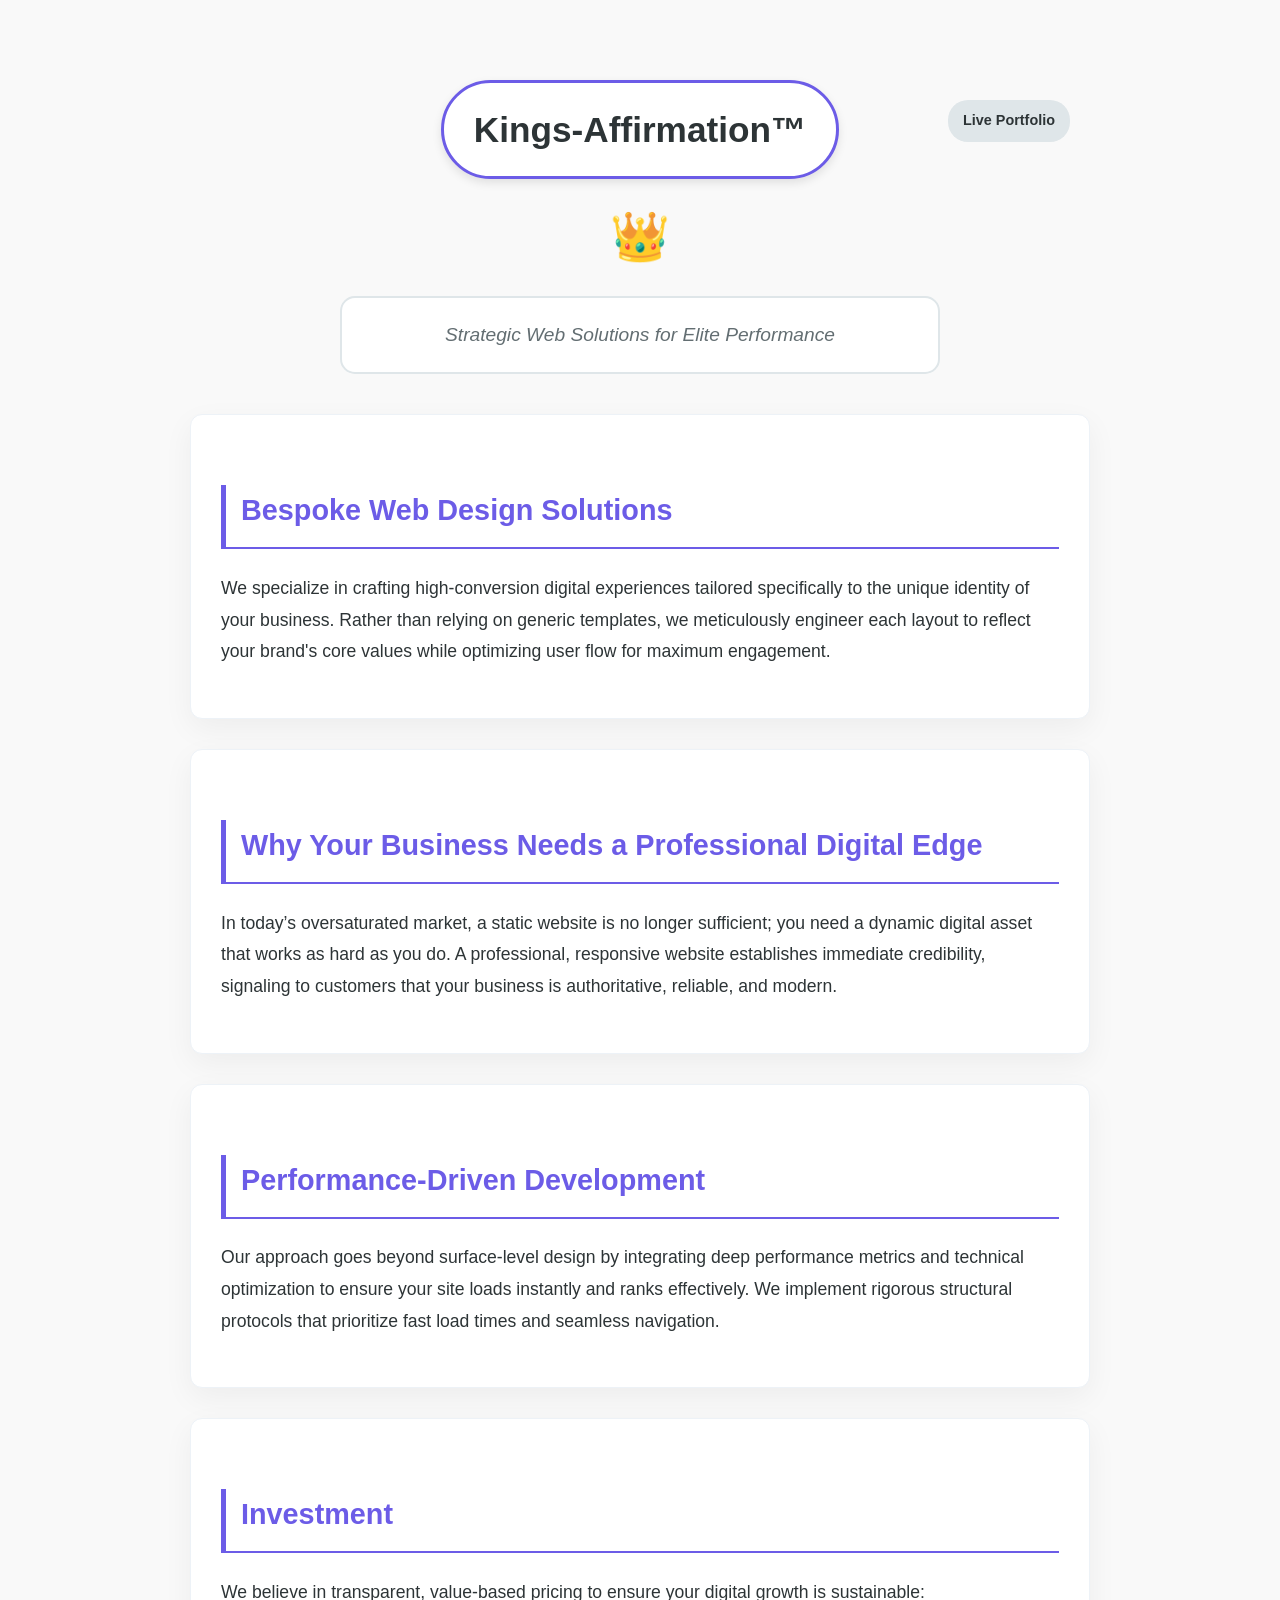
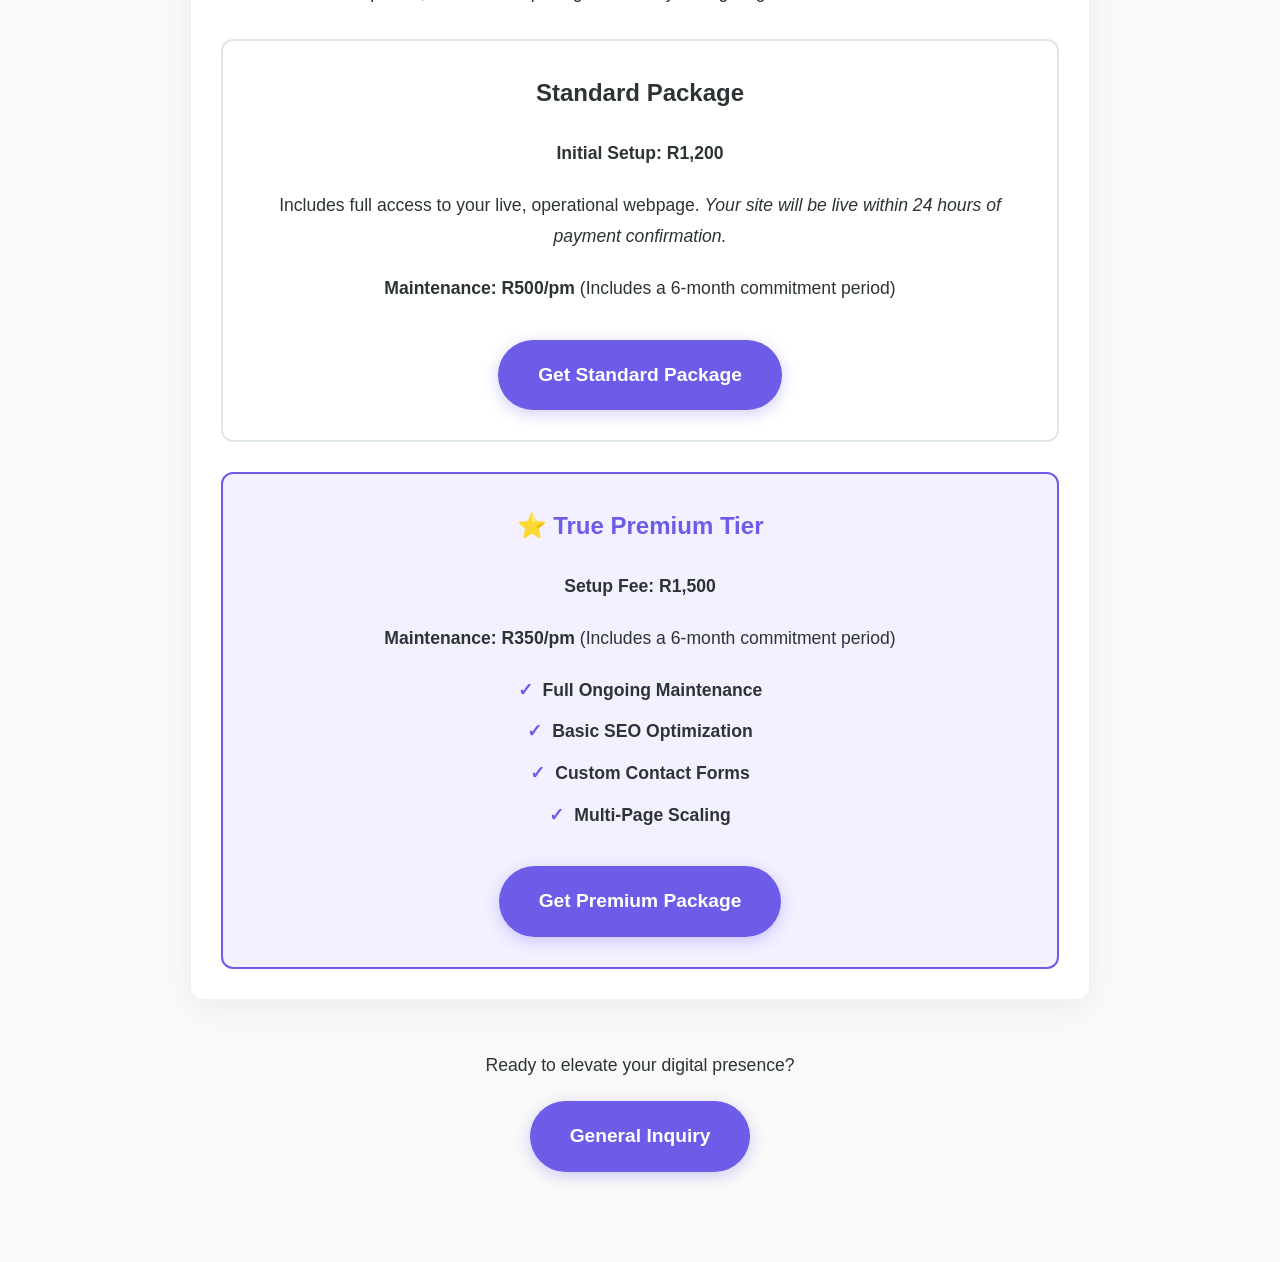
==== commit b603fe5c: "Create index.html" ====
--- a/index.html
+++ b/index.html
@@ -4,12 +4,15 @@
     <meta charset="UTF-8">
     <meta name="viewport" content="width=device-width, initial-scale=1.0">
     <title>Kings-Affirmation™ | Digital Excellence</title>
-    <link rel="stylesheet" href="style.css">
+    <!-- Cache busting parameter forces immediate stylesheet refresh -->
+    <link rel="stylesheet" href="style.css?v=3">
 </head>
 <body>
 
     <header class="main-header">
+        <!-- Direct placement inside header container for correct top-right binding -->
         <a href="portfolio.html" class="portfolio-btn">Live Portfolio</a>
+        
         <div class="brand-bubble">
             <h1>Kings-Affirmation™</h1>
         </div>
--- a/style.css
+++ b/style.css
@@ -4,16 +4,21 @@
     line-height: 1.8; 
     max-width: 900px; 
     margin: 0 auto; 
-    padding: 40px 20px; 
+    padding: 60px 20px 40px 20px; 
     color: #2d3436; 
     background-color: #f9f9f9;
+    position: relative; 
 }
 
 /* Header and Brand Bubble */
 .main-header {
     text-align: center;
-    margin: 40px 0;
-    position: relative; /* Enabled for absolute positioning of the portfolio link */
+    margin: 20px 0 40px 0;
+    display: flex;
+    flex-direction: column;
+    align-items: center;
+    position: relative;
+    width: 100%;
 }
 
 .brand-bubble {
@@ -43,6 +48,8 @@
     background: #ffffff;
     max-width: 600px;
     margin: 0 auto;
+    width: 100%;
+    box-sizing: border-box;
 }
 
 .tagline {
@@ -52,11 +59,11 @@
     margin: 0;
 }
 
-/* Portfolio Button - Top Left */
+/* Portfolio Button - Desktop Default */
 .portfolio-btn {
     position: absolute;
-    top: 20px;
-    left: 20px;
+    top: 20px; 
+    right: 20px; 
     background: #dfe6e9;
     color: #2d3436;
     padding: 8px 15px;
@@ -65,6 +72,7 @@
     font-size: 0.9rem;
     font-weight: 600;
     transition: background-color 0.2s;
+    z-index: 100;
 }
 
 .portfolio-btn:hover {
@@ -103,48 +111,69 @@
     border: 1px solid #edf2f7;
 }
 
-/* Pricing List Styling */
-.pricing-section ul {
-    list-style: none;
-    padding: 0;
-}
-.pricing-section li {
-    margin-bottom: 15px;
-    padding-left: 20px;
-    border-left: 3px solid #6c5ce7;
-}
-
-/* Ensure the standard package section looks clean */
-.standard-package {
-    margin-bottom: 40px;
-    padding-bottom: 20px;
-    border-bottom: 2px solid #edf2f7;
-}
-
-.standard-package h3 {
+/* Package Container Box Layouts */
+.standard-package-card, .premium-bundle {
+    margin-top: 30px;
+    padding: 30px;
+    border-radius: 12px;
+    text-align: center;
+    box-sizing: border-box;
+}
+
+/* Standard Package Box Design */
+.standard-package-card {
+    background: #ffffff;
+    border: 2px solid #dfe6e9;
+}
+
+.standard-package-card h3 {
     color: #2d3436;
     margin-top: 0;
-}
-
-/* Premium Bundle Styling */
+    font-size: 1.5rem;
+}
+
+/* Premium Bundle Box Design */
 .premium-bundle {
-    margin-top: 30px;
-    padding: 20px;
     background: #f3f0ff;
     border: 2px solid #6c5ce7;
-    border-radius: 12px;
-    text-align: center;
 }
 
 .premium-bundle h3 {
     color: #6c5ce7;
     margin-top: 0;
+    font-size: 1.5rem;
+}
+
+/* Premium Tier Features List Styling */
+.premium-features {
+    list-style: none;
+    padding: 0;
+    margin: 20px auto;
+    max-width: 400px;
+}
+
+.premium-features li {
+    margin-bottom: 10px;
+    font-size: 1.1rem;
+    font-weight: 600;
+    color: #2d3436;
+}
+
+.premium-features li::before {
+    content: "✓ ";
+    color: #6c5ce7;
+    font-weight: bold;
+    margin-right: 5px;
+}
+
+/* Button positioning adaptations inside cards */
+.standard-package-card .cta-button,
+.premium-bundle .cta-button {
+    margin-top: 15px;
 }
 
 .premium-cta {
     background-color: #6c5ce7;
-    margin-top: 15px;
-    display: inline-block;
 }
 
 .premium-cta:hover {
@@ -174,3 +203,46 @@
     background-color: #5849c2; 
     transform: translateY(-3px);
 }
+
+/* Mobile Responsive Adjustments */
+@media (max-width: 768px) {
+    body {
+        padding: 80px 15px 20px 15px; 
+    }
+
+    .main-header {
+        margin: 0 0 30px 0;
+    }
+
+    /* Force fixed tracking directly onto the outer top-right screen bounds */
+    .portfolio-btn {
+        position: fixed !important;
+        top: 20px !important;
+        right: 15px !important;
+        left: auto !important;
+        margin: 0 !important;
+        transform: none !important;
+        display: inline-block !important;
+    }
+
+    .brand-bubble {
+        padding: 10px 20px;
+        max-width: 90%;
+    }
+
+    .main-header h1 {
+        font-size: 1.6rem;
+    }
+
+    .tagline-box {
+        padding: 15px;
+    }
+
+    .tagline {
+        font-size: 1rem;
+    }
+    
+    h2 {
+        font-size: 1.4rem;
+    }
+}
